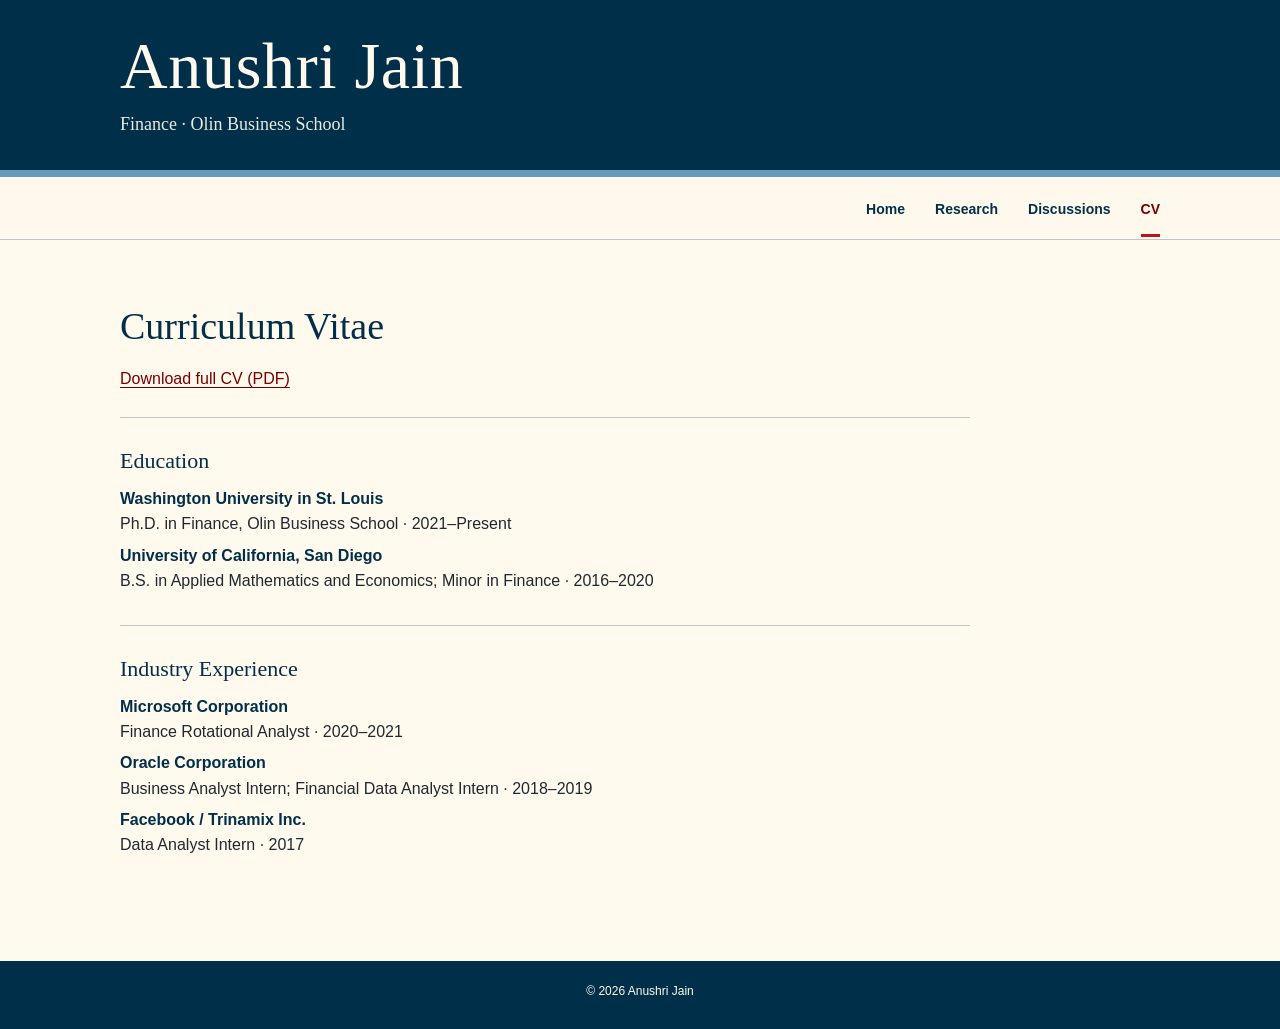
==== cv/index.html @ d56d7203 "Add files via upload" ====
<!doctype html>
<html lang="en">
<head><meta charset="utf-8"><meta name="viewport" content="width=device-width, initial-scale=1"><meta name="description" content="Curriculum vitae of Anushri Jain."><title>CV | Anushri Jain</title><link rel="icon" href="https://anushrirajjain.github.io/favicon.svg" type="image/svg+xml"><link rel="stylesheet" href="https://anushrirajjain.github.io/styles.css"></head>
<body>
<section class="banner"><div class="banner-inner"><div><h1 class="banner-name">Anushri Jain</h1><p class="banner-subtitle">Finance · Olin Business School</p></div></div></section>
  <header class="site-header"><div class="site-header-inner"><a class="site-title" href="https://anushrirajjain.github.io/index.html">Anushri Jain</a><nav class="site-nav" aria-label="Main navigation"><a href="https://anushrirajjain.github.io/index.html">Home</a><a href="https://anushrirajjain.github.io/research/index.html">Research</a><a href="https://anushrirajjain.github.io/discussions/index.html">Discussions</a><a href="https://anushrirajjain.github.io/cv/index.html" aria-current="page">CV</a></nav></div></header>
<main class="page">
  <header class="simple-page-header"><h1>Curriculum Vitae</h1><p class="cv-link"><a href="https://anushrirajjain.github.io/assets/Anushri_Jain_CV.pdf">Download full CV (PDF)</a></p></header>
  <section class="cv-section"><h2>Education</h2><p><span class="label">Washington University in St. Louis</span><br>Ph.D. in Finance, Olin Business School · 2021–Present</p><p><span class="label">University of California, San Diego</span><br>B.S. in Applied Mathematics and Economics; Minor in Finance · 2016–2020</p></section>
  <section class="cv-section"><h2>Industry Experience</h2><p><span class="label">Microsoft Corporation</span><br>Finance Rotational Analyst · 2020–2021</p><p><span class="label">Oracle Corporation</span><br>Business Analyst Intern; Financial Data Analyst Intern · 2018–2019</p><p><span class="label">Facebook / Trinamix Inc.</span><br>Data Analyst Intern · 2017</p></section>
</main>
<footer class="footer">© 2026 Anushri Jain</footer>
</body>
</html>
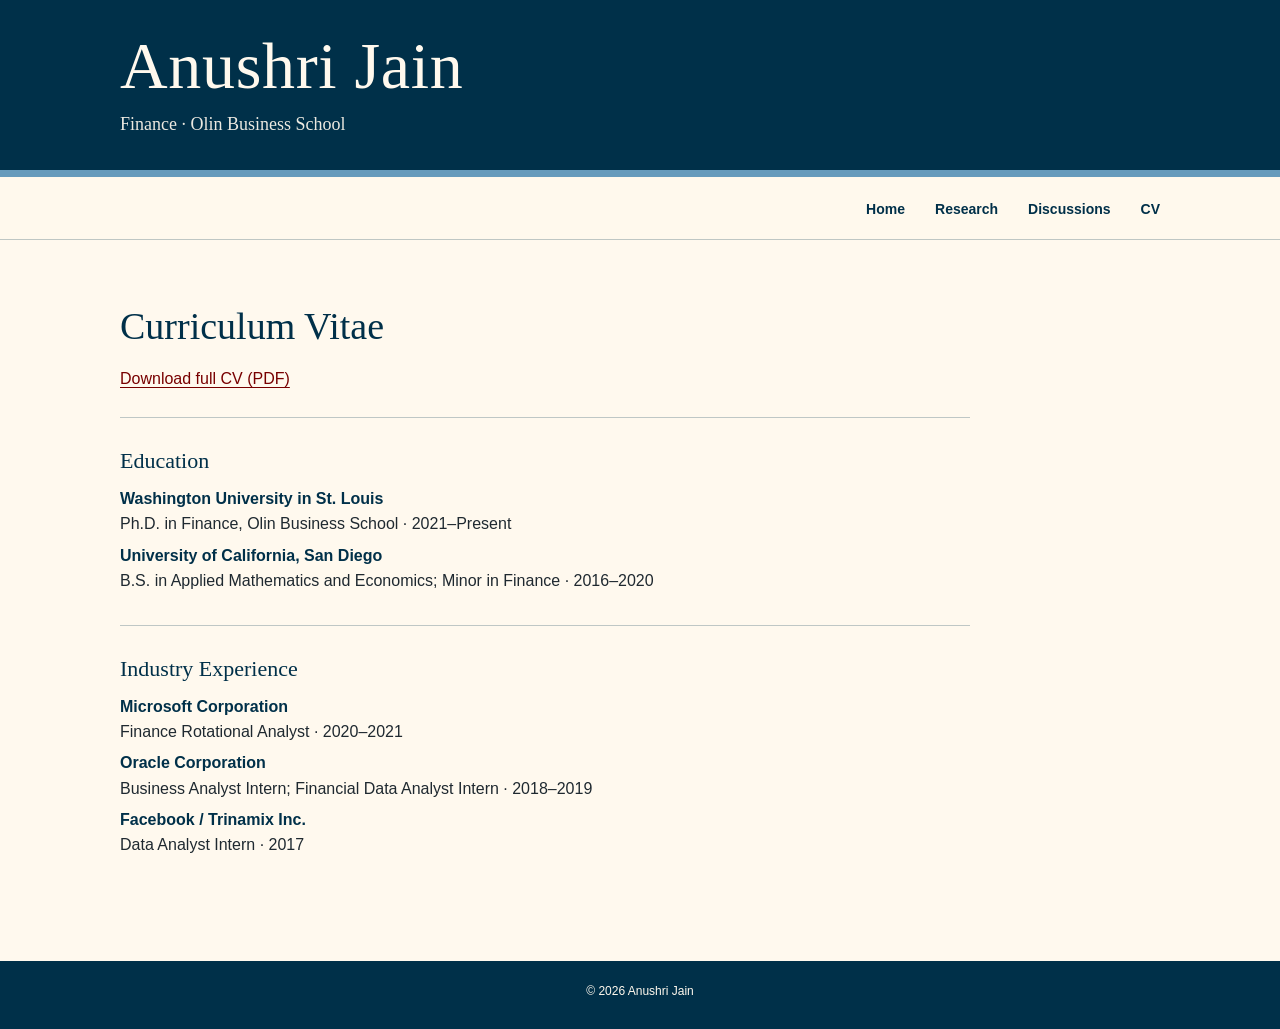
==== commit ada310d4: "Update index.html" ====
--- a/cv/index.html
+++ b/cv/index.html
@@ -3,7 +3,12 @@
 <head><meta charset="utf-8"><meta name="viewport" content="width=device-width, initial-scale=1"><meta name="description" content="Curriculum vitae of Anushri Jain."><title>CV | Anushri Jain</title><link rel="icon" href="https://anushrirajjain.github.io/favicon.svg" type="image/svg+xml"><link rel="stylesheet" href="https://anushrirajjain.github.io/styles.css"></head>
 <body>
 <section class="banner"><div class="banner-inner"><div><h1 class="banner-name">Anushri Jain</h1><p class="banner-subtitle">Finance · Olin Business School</p></div></div></section>
-  <header class="site-header"><div class="site-header-inner"><a class="site-title" href="https://anushrirajjain.github.io/index.html">Anushri Jain</a><nav class="site-nav" aria-label="Main navigation"><a href="https://anushrirajjain.github.io/index.html">Home</a><a href="https://anushrirajjain.github.io/research/index.html">Research</a><a href="https://anushrirajjain.github.io/discussions/index.html">Discussions</a><a href="https://anushrirajjain.github.io/cv/index.html" aria-current="page">CV</a></nav></div></header>
+  <header class="site-header"><div class="site-header-inner"><a class="site-title" href="https://anushrirajjain.github.io/index.html">Anushri Jain</a><nav class="site-nav" aria-label="Main navigation">
+  <a href="https://anushrirajjain.github.io/">Home</a>
+  <a href="https://anushrirajjain.github.io/research/">Research</a>
+  <a href="https://anushrirajjain.github.io/discussions/">Discussions</a>
+  <a href="https://anushrirajjain.github.io/cv/">CV</a>
+</nav></div></header>
 <main class="page">
   <header class="simple-page-header"><h1>Curriculum Vitae</h1><p class="cv-link"><a href="https://anushrirajjain.github.io/assets/Anushri_Jain_CV.pdf">Download full CV (PDF)</a></p></header>
   <section class="cv-section"><h2>Education</h2><p><span class="label">Washington University in St. Louis</span><br>Ph.D. in Finance, Olin Business School · 2021–Present</p><p><span class="label">University of California, San Diego</span><br>B.S. in Applied Mathematics and Economics; Minor in Finance · 2016–2020</p></section>
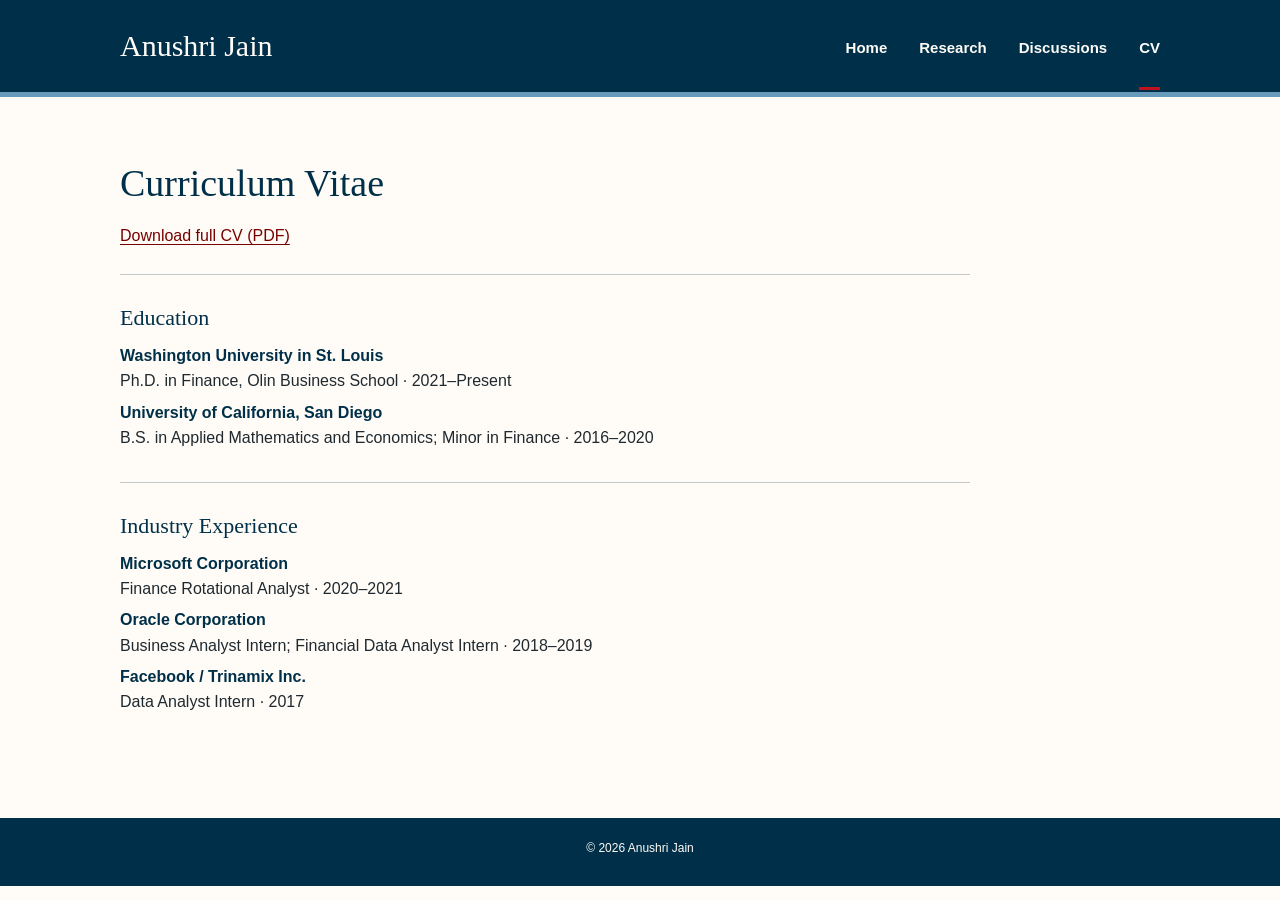
==== commit f1e99579: "Add files via upload" ====
--- a/cv/index.html
+++ b/cv/index.html
@@ -2,13 +2,17 @@
 <html lang="en">
 <head><meta charset="utf-8"><meta name="viewport" content="width=device-width, initial-scale=1"><meta name="description" content="Curriculum vitae of Anushri Jain."><title>CV | Anushri Jain</title><link rel="icon" href="https://anushrirajjain.github.io/favicon.svg" type="image/svg+xml"><link rel="stylesheet" href="https://anushrirajjain.github.io/styles.css"></head>
 <body>
-<section class="banner"><div class="banner-inner"><div><h1 class="banner-name">Anushri Jain</h1><p class="banner-subtitle">Finance · Olin Business School</p></div></div></section>
-  <header class="site-header"><div class="site-header-inner"><a class="site-title" href="https://anushrirajjain.github.io/index.html">Anushri Jain</a><nav class="site-nav" aria-label="Main navigation">
-  <a href="https://anushrirajjain.github.io/">Home</a>
-  <a href="https://anushrirajjain.github.io/research/">Research</a>
-  <a href="https://anushrirajjain.github.io/discussions/">Discussions</a>
-  <a href="https://anushrirajjain.github.io/cv/">CV</a>
-</nav></div></header>
+<header class="top-header">
+  <div class="top-header-inner">
+    <a class="header-name" href="https://anushrirajjain.github.io/">Anushri Jain</a>
+    <nav class="header-nav" aria-label="Main navigation">
+      <a href="https://anushrirajjain.github.io/">Home</a>
+      <a href="https://anushrirajjain.github.io/research/">Research</a>
+      <a href="https://anushrirajjain.github.io/discussions/">Discussions</a>
+      <a href="https://anushrirajjain.github.io/cv/" aria-current="page">CV</a>
+    </nav>
+  </div>
+</header>
 <main class="page">
   <header class="simple-page-header"><h1>Curriculum Vitae</h1><p class="cv-link"><a href="https://anushrirajjain.github.io/assets/Anushri_Jain_CV.pdf">Download full CV (PDF)</a></p></header>
   <section class="cv-section"><h2>Education</h2><p><span class="label">Washington University in St. Louis</span><br>Ph.D. in Finance, Olin Business School · 2021–Present</p><p><span class="label">University of California, San Diego</span><br>B.S. in Applied Mathematics and Economics; Minor in Finance · 2016–2020</p></section>
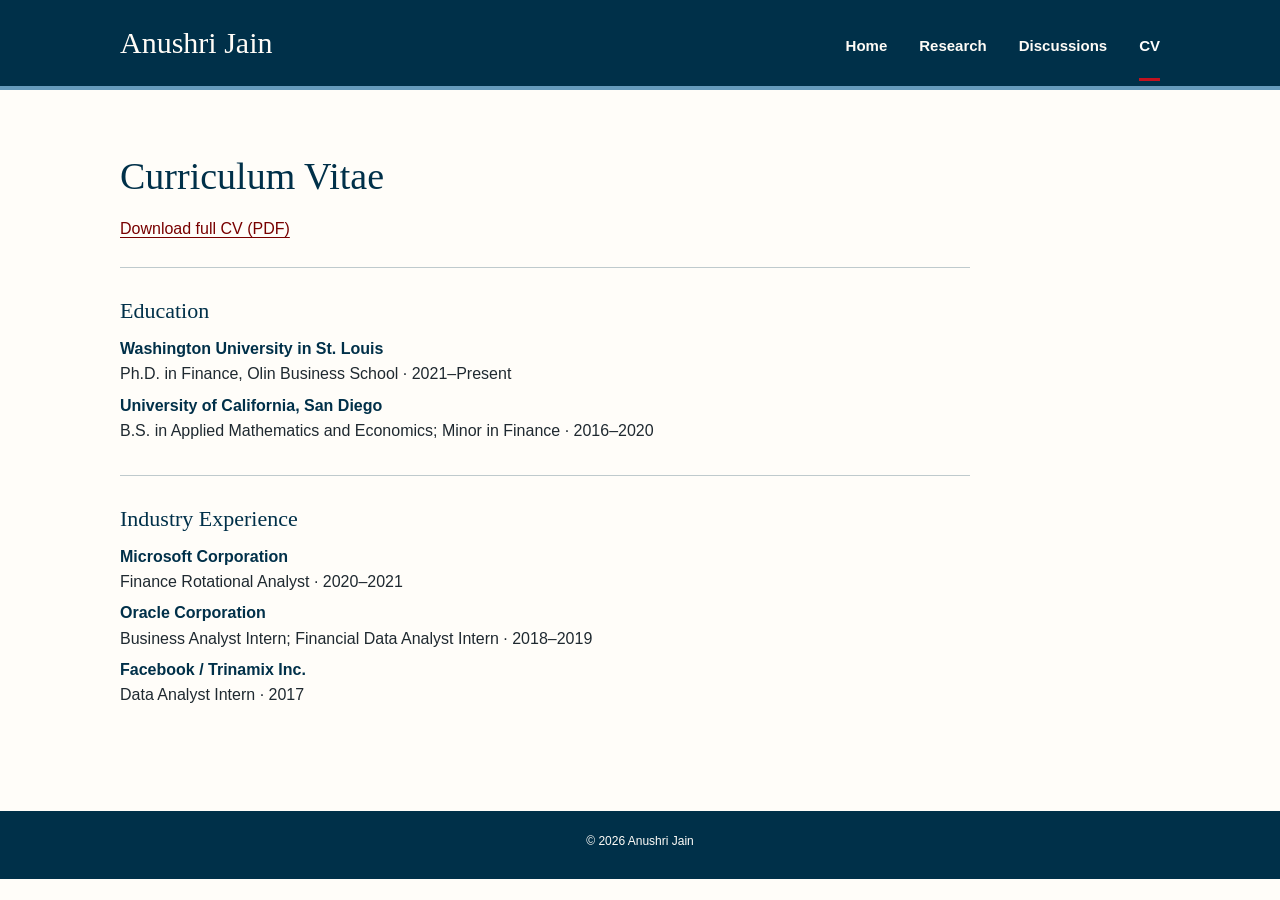
==== commit 6f0130ae: "Add files via upload" ====
--- a/cv/index.html
+++ b/cv/index.html
@@ -1,6 +1,17 @@
 <!doctype html>
 <html lang="en">
-<head><meta charset="utf-8"><meta name="viewport" content="width=device-width, initial-scale=1"><meta name="description" content="Curriculum vitae of Anushri Jain."><title>CV | Anushri Jain</title><link rel="icon" href="https://anushrirajjain.github.io/favicon.svg" type="image/svg+xml"><link rel="stylesheet" href="https://anushrirajjain.github.io/styles.css"></head>
+<head><meta charset="utf-8"><meta name="viewport" content="width=device-width, initial-scale=1"><meta name="description" content="Curriculum vitae of Anushri Jain."><title>CV | Anushri Jain</title><link rel="icon" href="https://anushrirajjain.github.io/favicon.svg" type="image/svg+xml"><link rel="stylesheet" href="https://anushrirajjain.github.io/styles.css?v=20260819-3">
+  <style>
+    .top-header{width:100%;background:#003049;color:#FFFCF7;border-bottom:4px solid #669BBC;}
+    .top-header-inner{width:min(1040px,calc(100% - 44px));margin:0 auto;min-height:86px;display:flex;align-items:center;justify-content:space-between;gap:36px;}
+    .header-name{color:#FFFCF7!important;text-decoration:none!important;font-family:Georgia,"Times New Roman",serif;font-size:30px;font-weight:400;line-height:1.2;white-space:nowrap;}
+    .header-nav{display:flex;align-items:center;justify-content:flex-end;gap:32px;margin-left:auto;}
+    .header-nav a{color:#FFFCF7!important;text-decoration:none!important;font:600 15px Arial,Helvetica,sans-serif;padding:31px 0 24px;border-bottom:3px solid transparent;white-space:nowrap;}
+    .header-nav a:hover{color:#fff!important;border-bottom-color:#669BBC;}
+    .header-nav a[aria-current="page"]{color:#fff!important;border-bottom-color:#C1121F;}
+    @media(max-width:760px){.top-header-inner{width:min(100% - 28px,1040px);padding:17px 0 0;min-height:auto;flex-direction:column;align-items:flex-start;gap:6px}.header-nav{width:100%;margin-left:0;justify-content:flex-start;gap:20px;overflow-x:auto}.header-nav a{padding:12px 0 11px}.header-name{font-size:27px}}
+  </style>
+</head>
 <body>
 <header class="top-header">
   <div class="top-header-inner">
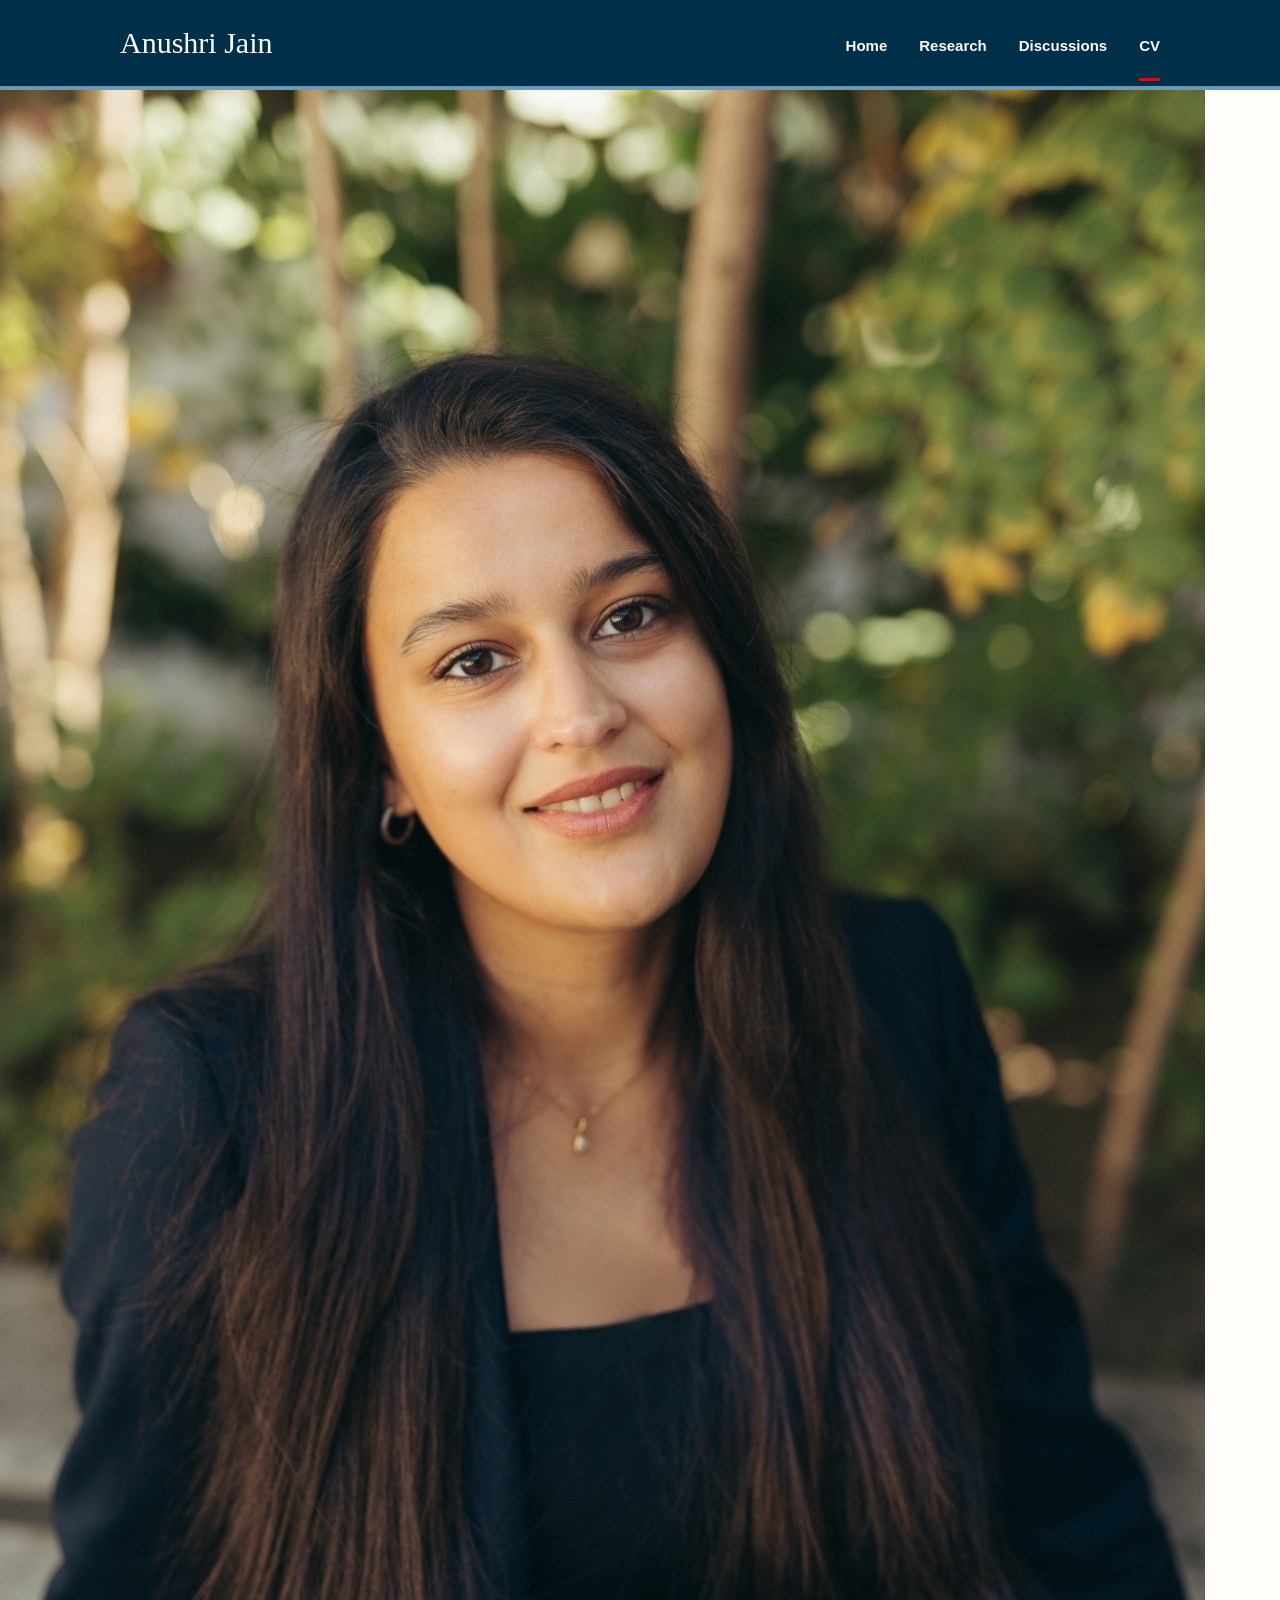
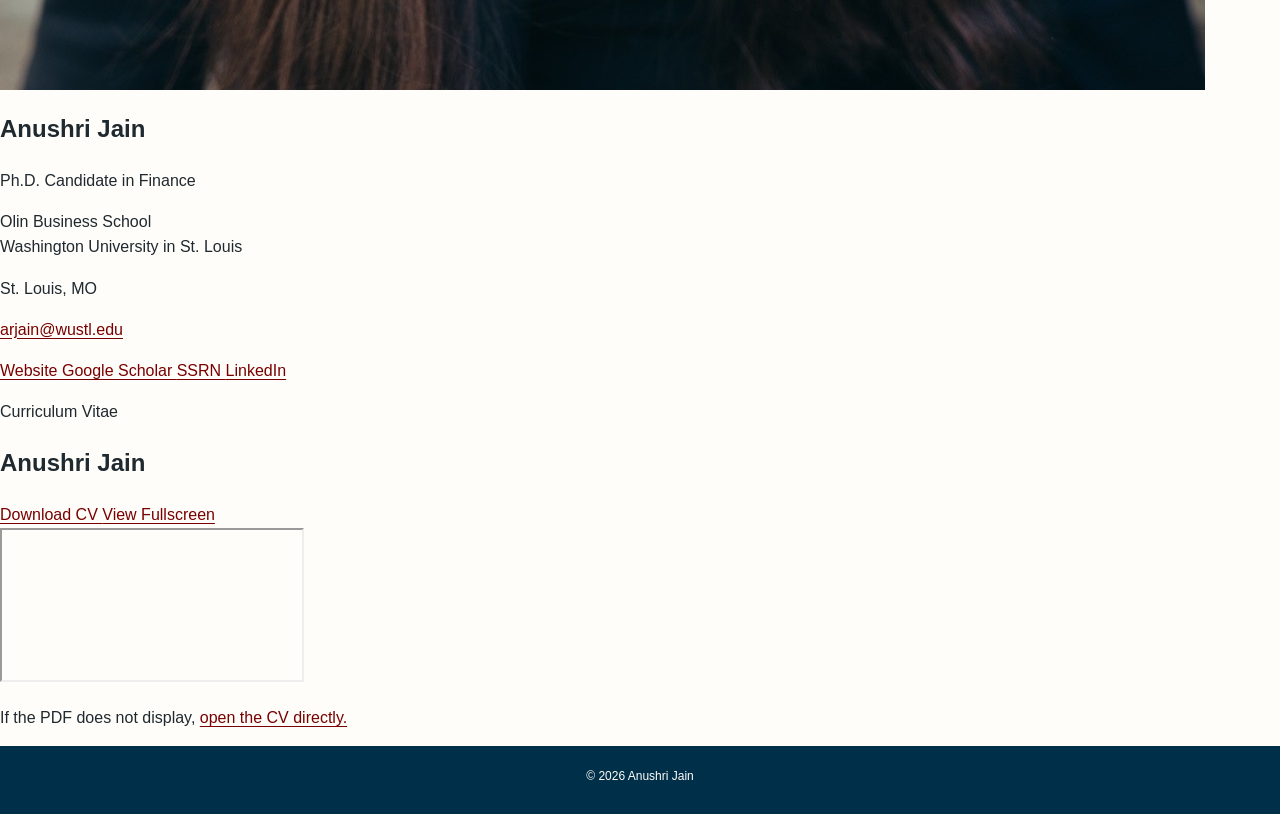
==== commit 1a8421e9: "Update index.html" ====
--- a/cv/index.html
+++ b/cv/index.html
@@ -1,34 +1,239 @@
 <!doctype html>
 <html lang="en">
-<head><meta charset="utf-8"><meta name="viewport" content="width=device-width, initial-scale=1"><meta name="description" content="Curriculum vitae of Anushri Jain."><title>CV | Anushri Jain</title><link rel="icon" href="https://anushrirajjain.github.io/favicon.svg" type="image/svg+xml"><link rel="stylesheet" href="https://anushrirajjain.github.io/styles.css?v=20260819-3">
+<head>
+  <meta charset="utf-8">
+  <meta name="viewport" content="width=device-width, initial-scale=1">
+  <meta name="description" content="Curriculum vitae of Anushri Jain.">
+  <title>CV | Anushri Jain</title>
+
+  <link rel="icon" href="/favicon.svg" type="image/svg+xml">
+  <link rel="stylesheet" href="/styles.css?v=20260819-3">
+  <link rel="stylesheet" href="/cv/cv.css?v=20260819-1">
+
   <style>
-    .top-header{width:100%;background:#003049;color:#FFFCF7;border-bottom:4px solid #669BBC;}
-    .top-header-inner{width:min(1040px,calc(100% - 44px));margin:0 auto;min-height:86px;display:flex;align-items:center;justify-content:space-between;gap:36px;}
-    .header-name{color:#FFFCF7!important;text-decoration:none!important;font-family:Georgia,"Times New Roman",serif;font-size:30px;font-weight:400;line-height:1.2;white-space:nowrap;}
-    .header-nav{display:flex;align-items:center;justify-content:flex-end;gap:32px;margin-left:auto;}
-    .header-nav a{color:#FFFCF7!important;text-decoration:none!important;font:600 15px Arial,Helvetica,sans-serif;padding:31px 0 24px;border-bottom:3px solid transparent;white-space:nowrap;}
-    .header-nav a:hover{color:#fff!important;border-bottom-color:#669BBC;}
-    .header-nav a[aria-current="page"]{color:#fff!important;border-bottom-color:#C1121F;}
-    @media(max-width:760px){.top-header-inner{width:min(100% - 28px,1040px);padding:17px 0 0;min-height:auto;flex-direction:column;align-items:flex-start;gap:6px}.header-nav{width:100%;margin-left:0;justify-content:flex-start;gap:20px;overflow-x:auto}.header-nav a{padding:12px 0 11px}.header-name{font-size:27px}}
+    .top-header {
+      width: 100%;
+      background: #003049;
+      color: #FFFCF7;
+      border-bottom: 4px solid #669BBC;
+    }
+
+    .top-header-inner {
+      width: min(1040px, calc(100% - 44px));
+      margin: 0 auto;
+      min-height: 86px;
+      display: flex;
+      align-items: center;
+      justify-content: space-between;
+      gap: 36px;
+    }
+
+    .header-name {
+      color: #FFFCF7 !important;
+      text-decoration: none !important;
+      font-family: Georgia, "Times New Roman", serif;
+      font-size: 30px;
+      font-weight: 400;
+      white-space: nowrap;
+    }
+
+    .header-nav {
+      display: flex;
+      align-items: center;
+      justify-content: flex-end;
+      gap: 32px;
+      margin-left: auto;
+    }
+
+    .header-nav a {
+      color: #FFFCF7 !important;
+      text-decoration: none !important;
+      font: 600 15px Arial, Helvetica, sans-serif;
+      padding: 31px 0 24px;
+      border-bottom: 3px solid transparent;
+      white-space: nowrap;
+    }
+
+    .header-nav a:hover {
+      color: #fff !important;
+      border-bottom-color: #669BBC;
+    }
+
+    .header-nav a[aria-current="page"] {
+      color: #fff !important;
+      border-bottom-color: #C1121F;
+    }
+
+    @media(max-width:760px) {
+      .top-header-inner {
+        width: min(100% - 28px,1040px);
+        padding: 17px 0 0;
+        min-height: auto;
+        flex-direction: column;
+        align-items: flex-start;
+        gap: 6px;
+      }
+
+      .header-nav {
+        width: 100%;
+        margin-left: 0;
+        justify-content: flex-start;
+        gap: 20px;
+        overflow-x: auto;
+      }
+
+      .header-nav a {
+        padding: 12px 0 11px;
+      }
+
+      .header-name {
+        font-size: 27px;
+      }
+    }
   </style>
 </head>
+
 <body>
+
 <header class="top-header">
   <div class="top-header-inner">
-    <a class="header-name" href="https://anushrirajjain.github.io/">Anushri Jain</a>
+
+    <a class="header-name" href="/">Anushri Jain</a>
+
     <nav class="header-nav" aria-label="Main navigation">
-      <a href="https://anushrirajjain.github.io/">Home</a>
-      <a href="https://anushrirajjain.github.io/research/">Research</a>
-      <a href="https://anushrirajjain.github.io/discussions/">Discussions</a>
-      <a href="https://anushrirajjain.github.io/cv/" aria-current="page">CV</a>
+      <a href="/">Home</a>
+      <a href="/research/">Research</a>
+      <a href="/discussions/">Discussions</a>
+      <a href="/cv/" aria-current="page">CV</a>
     </nav>
+
   </div>
 </header>
-<main class="page">
-  <header class="simple-page-header"><h1>Curriculum Vitae</h1><p class="cv-link"><a href="https://anushrirajjain.github.io/assets/Anushri_Jain_CV.pdf">Download full CV (PDF)</a></p></header>
-  <section class="cv-section"><h2>Education</h2><p><span class="label">Washington University in St. Louis</span><br>Ph.D. in Finance, Olin Business School · 2021–Present</p><p><span class="label">University of California, San Diego</span><br>B.S. in Applied Mathematics and Economics; Minor in Finance · 2016–2020</p></section>
-  <section class="cv-section"><h2>Industry Experience</h2><p><span class="label">Microsoft Corporation</span><br>Finance Rotational Analyst · 2020–2021</p><p><span class="label">Oracle Corporation</span><br>Business Analyst Intern; Financial Data Analyst Intern · 2018–2019</p><p><span class="label">Facebook / Trinamix Inc.</span><br>Data Analyst Intern · 2017</p></section>
+
+
+<main class="cv-page">
+
+  <!-- LEFT SIDEBAR -->
+
+  <aside class="cv-sidebar">
+
+    <div class="sidebar-photo-wrap">
+      <img
+        class="sidebar-photo"
+        src="/assets/anushri-jain.jpg"
+        alt="Portrait of Anushri Jain">
+    </div>
+
+    <h1>Anushri Jain</h1>
+
+    <p class="sidebar-role">
+      Ph.D. Candidate in Finance
+    </p>
+
+    <p class="sidebar-school">
+      Olin Business School<br>
+      Washington University in St. Louis
+    </p>
+
+    <div class="sidebar-details">
+      <p>St. Louis, MO</p>
+
+      <p>
+        <a href="mailto:arjain@wustl.edu">
+          arjain@wustl.edu
+        </a>
+      </p>
+    </div>
+
+    <nav class="sidebar-links">
+
+      <a href="/">
+        Website
+      </a>
+
+      <a
+        href="https://scholar.google.com/citations?hl=en&user=pGhAbaEAAAAJ"
+        target="_blank">
+        Google Scholar
+      </a>
+
+      <a
+        href="https://ssrn.com/abstract=4787312"
+        target="_blank">
+        SSRN
+      </a>
+
+      <a
+        href="https://www.linkedin.com/in/anushri-jain-827964139/"
+        target="_blank">
+        LinkedIn
+      </a>
+
+    </nav>
+
+  </aside>
+
+
+  <!-- CV -->
+
+  <section class="cv-main">
+
+    <div class="cv-heading-row">
+
+      <div>
+        <p class="eyebrow">Curriculum Vitae</p>
+        <h2>Anushri Jain</h2>
+      </div>
+
+      <div class="cv-actions">
+
+        <a
+          class="cv-button primary"
+          href="/assets/Anushri_Jain_CV.pdf"
+          download>
+          Download CV
+        </a>
+
+        <a
+          class="cv-button"
+          href="/assets/Anushri_Jain_CV.pdf"
+          target="_blank">
+          View Fullscreen
+        </a>
+
+      </div>
+
+    </div>
+
+
+    <div class="cv-frame-wrap">
+
+      <iframe
+        class="cv-frame"
+        src="/assets/Anushri_Jain_CV.pdf#view=FitH"
+        title="Anushri Jain Curriculum Vitae">
+      </iframe>
+
+    </div>
+
+
+    <p class="cv-fallback">
+      If the PDF does not display,
+      <a
+        href="/assets/Anushri_Jain_CV.pdf"
+        target="_blank">
+        open the CV directly.
+      </a>
+    </p>
+
+  </section>
+
 </main>
-<footer class="footer">© 2026 Anushri Jain</footer>
+
+
+<footer class="footer">
+  © 2026 Anushri Jain
+</footer>
+
 </body>
 </html>
--- a/styles.css
+++ b/styles.css
@@ -0,0 +1,198 @@
+:root {
+  --cream: #FFFDF9;
+  --navy: #003049;
+  --blue: #669BBC;
+  --red: #C1121F;
+  --deep-red: #780000;
+  --text: #1f2930;
+  --muted: #5f666b;
+  --line: rgba(0,48,73,.25);
+  --max: 1040px;
+}
+
+* { box-sizing: border-box; }
+html { scroll-behavior: smooth; }
+body {
+  margin: 0;
+  background: var(--cream);
+  color: var(--text);
+  font-family: Arial, Helvetica, sans-serif;
+  font-size: 16px;
+  line-height: 1.58;
+}
+
+a { color: var(--deep-red); text-decoration: underline; text-underline-offset: 3px; }
+a:hover { color: var(--red); }
+img { max-width: 100%; display: block; }
+
+/* Unified top header */
+.top-header {
+  width: 100%;
+  background: var(--navy);
+  color: var(--cream);
+  border-bottom: 5px solid var(--blue);
+}
+.top-header-inner {
+  width: min(var(--max), calc(100% - 44px));
+  margin: 0 auto;
+  min-height: 92px;
+  display: flex;
+  align-items: center;
+  justify-content: space-between;
+  gap: 36px;
+}
+.header-name {
+  color: var(--cream);
+  text-decoration: none;
+  font-family: Georgia, "Times New Roman", serif;
+  font-size: 30px;
+  font-weight: 400;
+  line-height: 1.2;
+}
+.header-name:hover { color: var(--cream); }
+.header-nav {
+  display: flex;
+  align-items: center;
+  gap: 32px;
+  font-size: 15px;
+}
+.header-nav a {
+  color: var(--cream);
+  text-decoration: none;
+  padding: 34px 0 27px;
+  border-bottom: 3px solid transparent;
+  font-weight: 600;
+}
+.header-nav a:hover {
+  color: #ffffff;
+  border-bottom-color: var(--blue);
+}
+.header-nav a[aria-current="page"] {
+  color: #ffffff;
+  border-bottom-color: var(--red);
+}
+
+.page {
+  width: min(var(--max), calc(100% - 44px));
+  margin: 0 auto;
+  padding: 48px 0 72px;
+}
+
+.home-intro {
+  display: grid;
+  grid-template-columns: 0.92fr 1.08fr;
+  gap: 72px;
+  align-items: center;
+  padding: 10px 0 56px;
+}
+.home-name {
+  margin: 0 0 16px;
+  color: var(--navy);
+  font-family: Georgia, "Times New Roman", serif;
+  font-size: clamp(36px, 5vw, 50px);
+  font-weight: 400;
+  line-height: 1.15;
+}
+.home-role, .home-affiliation {
+  margin: 0 0 12px;
+  font-family: Georgia, "Times New Roman", serif;
+  font-size: 20px;
+  line-height: 1.5;
+}
+.home-role { color: var(--deep-red); }
+.home-affiliation { margin-bottom: 0; color: var(--navy); }
+.portrait-wrap {
+  justify-self: end;
+  width: min(100%, 390px);
+  padding: 8px;
+  background: #FFFFFF;
+  border: 1px solid rgba(0,48,73,.16);
+}
+.portrait-wrap img {
+  width: 100%;
+  aspect-ratio: 1205 / 1600;
+  object-fit: cover;
+  object-position: center 35%;
+}
+
+.content-block {
+  max-width: 850px;
+  padding: 30px 0 32px;
+  border-top: 1px solid var(--line);
+}
+.content-block h2, .section-title {
+  margin: 0 0 12px;
+  color: var(--navy);
+  font-family: Georgia, "Times New Roman", serif;
+  font-size: 25px;
+  font-weight: 400;
+}
+.content-block p { margin: 0 0 14px; }
+.profile-row { margin-top: 4px; }
+.profile-row span { margin-right: 18px; }
+.recent p { margin-bottom: 8px; }
+.contact p { margin-bottom: 3px; }
+
+.simple-page-header { padding: 8px 0 26px; max-width: 850px; }
+.simple-page-header h1 {
+  margin: 0 0 10px;
+  color: var(--navy);
+  font-family: Georgia, "Times New Roman", serif;
+  font-size: 38px;
+  font-weight: 400;
+}
+.simple-page-header p { margin: 0; color: var(--muted); }
+
+.paper, .discussion, .cv-section {
+  max-width: 850px;
+  padding: 26px 0;
+  border-top: 1px solid var(--line);
+}
+.paper h2, .discussion h2, .cv-section h2 {
+  margin: 0 0 7px;
+  color: var(--navy);
+  font-family: Georgia, "Times New Roman", serif;
+  font-size: 22px;
+  font-weight: 400;
+}
+.paper p, .discussion p, .cv-section p { margin: 6px 0; }
+.coauthors { color: var(--muted); font-style: italic; }
+.label { color: var(--navy); font-weight: 700; }
+.year { color: var(--muted); font-size: 14px; }
+.cv-link { margin-top: 8px; }
+
+.footer {
+  width: 100%;
+  margin: 0;
+  padding: 20px 22px 28px;
+  border-top: 1px solid var(--line);
+  color: var(--cream);
+  background: var(--navy);
+  text-align: center;
+  font-size: 12px;
+}
+
+@media (max-width: 760px) {
+  .top-header-inner {
+    min-height: auto;
+    padding: 20px 0 0;
+    flex-direction: column;
+    align-items: flex-start;
+    gap: 6px;
+  }
+  .header-name { font-size: 27px; }
+  .header-nav {
+    width: 100%;
+    gap: 20px;
+    overflow-x: auto;
+  }
+  .header-nav a {
+    padding: 14px 0 12px;
+    white-space: nowrap;
+  }
+  .page { padding-top: 32px; }
+  .home-intro { grid-template-columns: 1fr; gap: 32px; padding-top: 4px; }
+  .portrait-wrap { justify-self: start; width: min(84vw, 390px); }
+  .home-role, .home-affiliation { font-size: 18px; }
+}
+
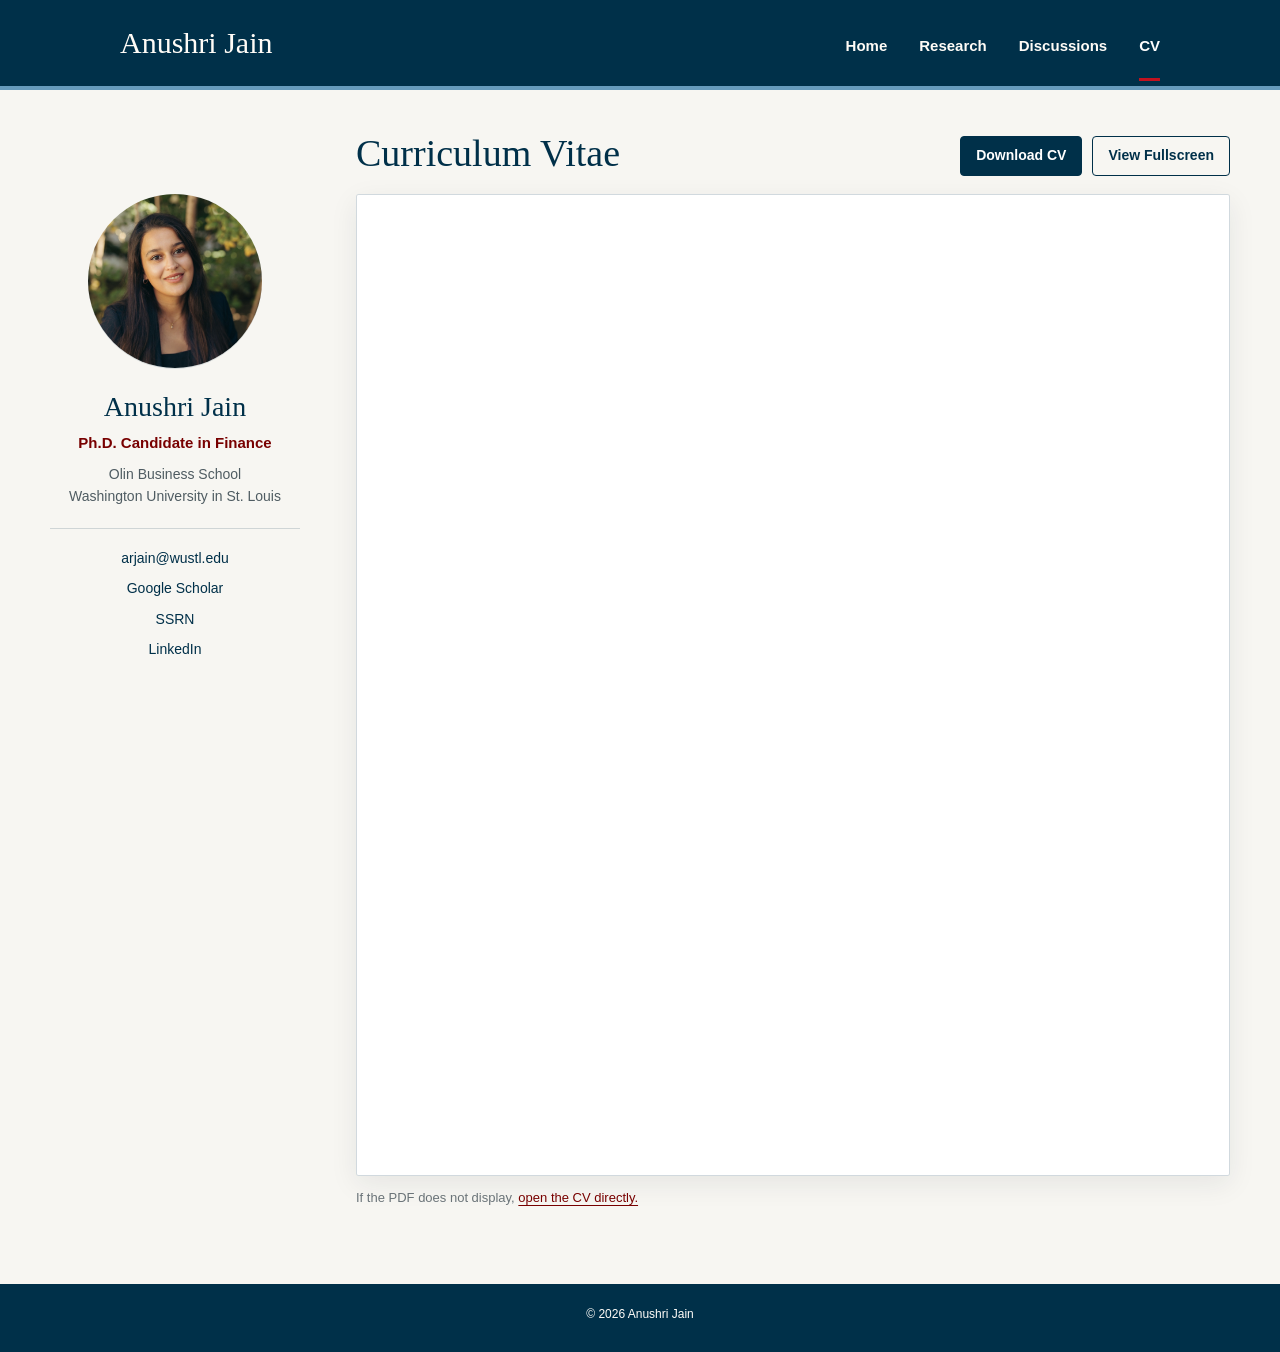
==== commit 2c0c91b8: "new cv" ====
--- a/cv/index.html
+++ b/cv/index.html
@@ -8,7 +8,7 @@
 
   <link rel="icon" href="/favicon.svg" type="image/svg+xml">
   <link rel="stylesheet" href="/styles.css?v=20260819-3">
-  <link rel="stylesheet" href="/cv/cv.css?v=20260819-1">
+  <link rel="stylesheet" href="/cv/cv.css?v=20261107-2">
 
   <style>
     .top-header {
@@ -97,7 +97,6 @@
 
 <header class="top-header">
   <div class="top-header-inner">
-
     <a class="header-name" href="/">Anushri Jain</a>
 
     <nav class="header-nav" aria-label="Main navigation">
@@ -106,17 +105,12 @@
       <a href="/discussions/">Discussions</a>
       <a href="/cv/" aria-current="page">CV</a>
     </nav>
-
   </div>
 </header>
 
-
 <main class="cv-page">
 
-  <!-- LEFT SIDEBAR -->
-
   <aside class="cv-sidebar">
-
     <div class="sidebar-photo-wrap">
       <img
         class="sidebar-photo"
@@ -126,67 +120,26 @@
 
     <h1>Anushri Jain</h1>
 
-    <p class="sidebar-role">
-      Ph.D. Candidate in Finance
-    </p>
+    <p class="sidebar-role">Ph.D. Candidate in Finance</p>
 
     <p class="sidebar-school">
       Olin Business School<br>
       Washington University in St. Louis
     </p>
 
-    <div class="sidebar-details">
-      <p>St. Louis, MO</p>
-
-      <p>
-        <a href="mailto:arjain@wustl.edu">
-          arjain@wustl.edu
-        </a>
-      </p>
-    </div>
-
-    <nav class="sidebar-links">
-
-      <a href="/">
-        Website
-      </a>
-
-      <a
-        href="https://scholar.google.com/citations?hl=en&user=pGhAbaEAAAAJ"
-        target="_blank">
-        Google Scholar
-      </a>
-
-      <a
-        href="https://ssrn.com/abstract=4787312"
-        target="_blank">
-        SSRN
-      </a>
-
-      <a
-        href="https://www.linkedin.com/in/anushri-jain-827964139/"
-        target="_blank">
-        LinkedIn
-      </a>
-
+    <nav class="sidebar-links" aria-label="Contact and profile links">
+      <a href="mailto:arjain@wustl.edu">arjain@wustl.edu</a>
+      <a href="https://scholar.google.com/citations?hl=en&amp;user=pGhAbaEAAAAJ" target="_blank" rel="noopener">Google Scholar</a>
+      <a href="https://ssrn.com/abstract=4787312" target="_blank" rel="noopener">SSRN</a>
+      <a href="https://www.linkedin.com/in/anushri-jain-827964139/" target="_blank" rel="noopener">LinkedIn</a>
     </nav>
-
   </aside>
 
-
-  <!-- CV -->
-
   <section class="cv-main">
-
     <div class="cv-heading-row">
-
-      <div>
-        <p class="eyebrow">Curriculum Vitae</p>
-        <h2>Anushri Jain</h2>
-      </div>
+      <h1 class="cv-page-title">Curriculum Vitae</h1>
 
       <div class="cv-actions">
-
         <a
           class="cv-button primary"
           href="/assets/Anushri_Jain_CV.pdf"
@@ -196,44 +149,32 @@
 
         <a
           class="cv-button"
-          href="/assets/Anushri_Jain_CV.pdf"
-          target="_blank">
+          href="/assets/Anushri_Jain_CV.pdf#page=1&amp;zoom=page-width&amp;pagemode=none&amp;navpanes=0"
+          target="_blank"
+          rel="noopener">
           View Fullscreen
         </a>
-
       </div>
-
     </div>
 
-
     <div class="cv-frame-wrap">
-
       <iframe
         class="cv-frame"
-        src="/assets/Anushri_Jain_CV.pdf#view=FitH"
-        title="Anushri Jain Curriculum Vitae">
+        src="/assets/Anushri_Jain_CV.pdf#page=1&amp;zoom=page-width&amp;pagemode=none&amp;navpanes=0"
+        title="Anushri Jain Curriculum Vitae"
+        loading="eager">
       </iframe>
-
     </div>
-
 
     <p class="cv-fallback">
       If the PDF does not display,
-      <a
-        href="/assets/Anushri_Jain_CV.pdf"
-        target="_blank">
-        open the CV directly.
-      </a>
+      <a href="/assets/Anushri_Jain_CV.pdf#page=1&amp;zoom=page-width&amp;pagemode=none&amp;navpanes=0" target="_blank" rel="noopener">open the CV directly.</a>
     </p>
-
   </section>
 
 </main>
 
-
-<footer class="footer">
-  © 2026 Anushri Jain
-</footer>
+<footer class="footer">© 2026 Anushri Jain</footer>
 
 </body>
 </html>
--- a/styles.css
+++ b/styles.css
@@ -101,6 +101,9 @@
 }
 .home-role { color: var(--deep-red); }
 .home-affiliation { margin-bottom: 0; color: var(--navy); }
+.home-about-copy { margin: 0 0 14px; }
+.home-about .profile-row { margin: 0; }
+.home-email { margin: 4px 0 0; }
 .portrait-wrap {
   justify-self: end;
   width: min(100%, 390px);
--- a/cv/cv.css
+++ b/cv/cv.css
@@ -0,0 +1,279 @@
+/* =========================================
+   ANUSHRI JAIN — CV PAGE
+   Profile panel aligned with embedded CV
+   ========================================= */
+
+body {
+  background: #f7f6f2;
+}
+
+/* MAIN LAYOUT
+   Row 1: CV heading and actions
+   Row 2: profile panel aligned with the PDF viewer
+   Row 3: PDF fallback text
+*/
+
+.cv-page {
+  width: min(1180px, calc(100% - 44px));
+  margin: 0 auto;
+  padding: 42px 0 76px;
+  display: grid;
+  grid-template-columns: 250px minmax(0, 1fr);
+  grid-template-rows: auto auto auto;
+  column-gap: 56px;
+  row-gap: 18px;
+  align-items: start;
+}
+
+/* The section remains semantic, while its children participate
+   directly in the page grid on desktop. */
+.cv-main {
+  display: contents;
+}
+
+/* =========================================
+   LEFT PROFILE PANEL
+   ========================================= */
+
+.cv-sidebar {
+  grid-column: 1;
+  grid-row: 2 / span 2;
+  position: sticky;
+  top: 26px;
+  align-self: start;
+  text-align: center;
+  color: #24323a;
+}
+
+.sidebar-photo-wrap {
+  width: 174px;
+  height: 174px;
+  margin: 0 auto 22px;
+  border-radius: 50%;
+  overflow: hidden;
+  background: white;
+  box-shadow: 0 1px 0 rgba(0,48,73,.12);
+}
+
+.sidebar-photo {
+  width: 100%;
+  height: 100%;
+  object-fit: cover;
+  object-position: center 32%;
+}
+
+.cv-sidebar h1 {
+  margin: 0 0 8px;
+  color: #003049;
+  font-family: Georgia, "Times New Roman", serif;
+  font-size: 28px;
+  font-weight: 400;
+  line-height: 1.2;
+}
+
+.sidebar-role {
+  margin: 0 0 9px;
+  color: #780000;
+  font-size: 15px;
+  font-weight: 600;
+}
+
+.sidebar-school {
+  margin: 0 auto 21px;
+  max-width: 220px;
+  color: #4f5c62;
+  font-size: 14px;
+  line-height: 1.55;
+}
+
+/* One consolidated contact/profile section. */
+.sidebar-links {
+  padding-top: 18px;
+  border-top: 1px solid rgba(0,48,73,.16);
+  display: flex;
+  flex-direction: column;
+  gap: 8px;
+  font-size: 14px;
+}
+
+.cv-sidebar a {
+  color: #003049;
+  text-decoration: none;
+}
+
+.cv-sidebar a:hover {
+  color: #780000;
+  text-decoration: underline;
+  text-underline-offset: 3px;
+}
+
+/* =========================================
+   CV HEADING AND ACTIONS
+   ========================================= */
+
+.cv-heading-row {
+  grid-column: 2;
+  grid-row: 1;
+  display: flex;
+  align-items: flex-end;
+  justify-content: space-between;
+  gap: 26px;
+}
+
+.cv-page-title {
+  margin: 0;
+  color: #003049;
+  font-family: Georgia, "Times New Roman", serif;
+  font-size: 38px;
+  font-weight: 400;
+  line-height: 1.15;
+}
+
+.cv-actions {
+  display: flex;
+  gap: 10px;
+  flex-wrap: wrap;
+  justify-content: flex-end;
+}
+
+.cv-button {
+  display: inline-flex;
+  align-items: center;
+  justify-content: center;
+  min-height: 40px;
+  padding: 9px 15px;
+  border: 1px solid #003049;
+  border-radius: 4px;
+  color: #003049;
+  background: transparent;
+  font: 600 14px Arial, Helvetica, sans-serif;
+  line-height: 1.2;
+  text-decoration: none;
+}
+
+.cv-button:hover,
+.cv-button:focus-visible {
+  background: rgba(0,48,73,.06);
+  color: #003049;
+  outline: none;
+}
+
+.cv-button.primary {
+  background: #003049;
+  color: white;
+}
+
+.cv-button.primary:hover {
+  background: #12465f;
+  color: white;
+}
+
+/* =========================================
+   EMBEDDED PDF
+   ========================================= */
+
+.cv-frame-wrap {
+  grid-column: 2;
+  grid-row: 2;
+  overflow: hidden;
+  border: 1px solid rgba(0,48,73,.18);
+  border-radius: 3px;
+  background: white;
+  box-shadow: 0 8px 28px rgba(31,41,48,.08);
+}
+
+.cv-frame {
+  display: block;
+  width: 100%;
+  height: max(980px, calc(100vh - 178px));
+  border: 0;
+  background: white;
+}
+
+.cv-fallback {
+  grid-column: 2;
+  grid-row: 3;
+  margin: -6px 0 0;
+  color: #6a7378;
+  font-size: 13px;
+}
+
+.cv-fallback a {
+  color: #780000;
+}
+
+/* =========================================
+   TABLET
+   ========================================= */
+
+@media (max-width: 860px) {
+  .cv-page {
+    display: block;
+    padding-top: 34px;
+  }
+
+  .cv-main {
+    display: block;
+  }
+
+  .cv-sidebar {
+    position: static;
+    margin-bottom: 38px;
+  }
+
+  .sidebar-links {
+    flex-direction: row;
+    justify-content: center;
+    flex-wrap: wrap;
+    gap: 10px 18px;
+  }
+
+  .cv-heading-row {
+    margin-bottom: 18px;
+    align-items: flex-start;
+    flex-direction: column;
+  }
+
+  .cv-actions {
+    justify-content: flex-start;
+  }
+
+  .cv-frame {
+    height: 900px;
+  }
+
+  .cv-fallback {
+    margin-top: 12px;
+  }
+}
+
+/* =========================================
+   PHONE
+   ========================================= */
+
+@media (max-width: 560px) {
+  .cv-page {
+    width: min(100% - 28px, 1180px);
+  }
+
+  .sidebar-photo-wrap {
+    width: 150px;
+    height: 150px;
+  }
+
+  .cv-page-title {
+    font-size: 32px;
+  }
+
+  .cv-actions {
+    width: 100%;
+  }
+
+  .cv-button {
+    flex: 1 1 150px;
+  }
+
+  .cv-frame {
+    height: 720px;
+  }
+}
